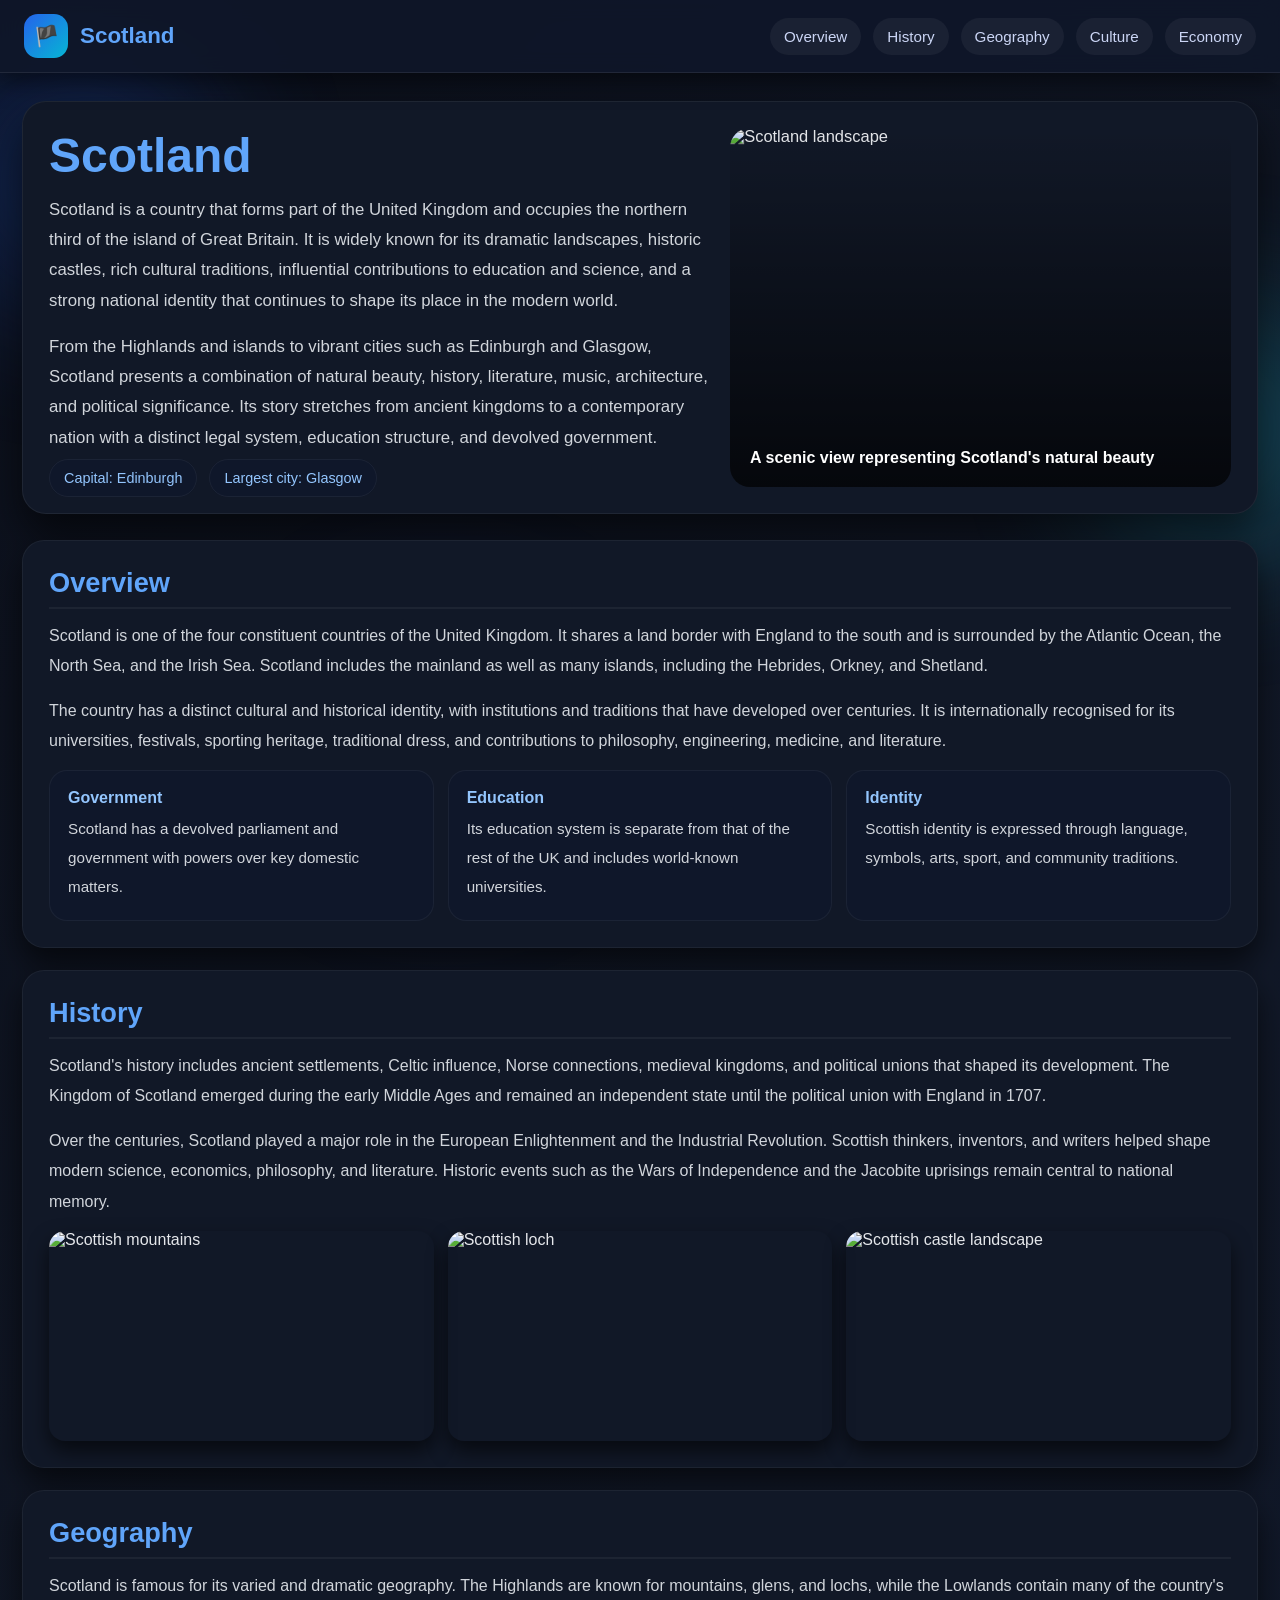
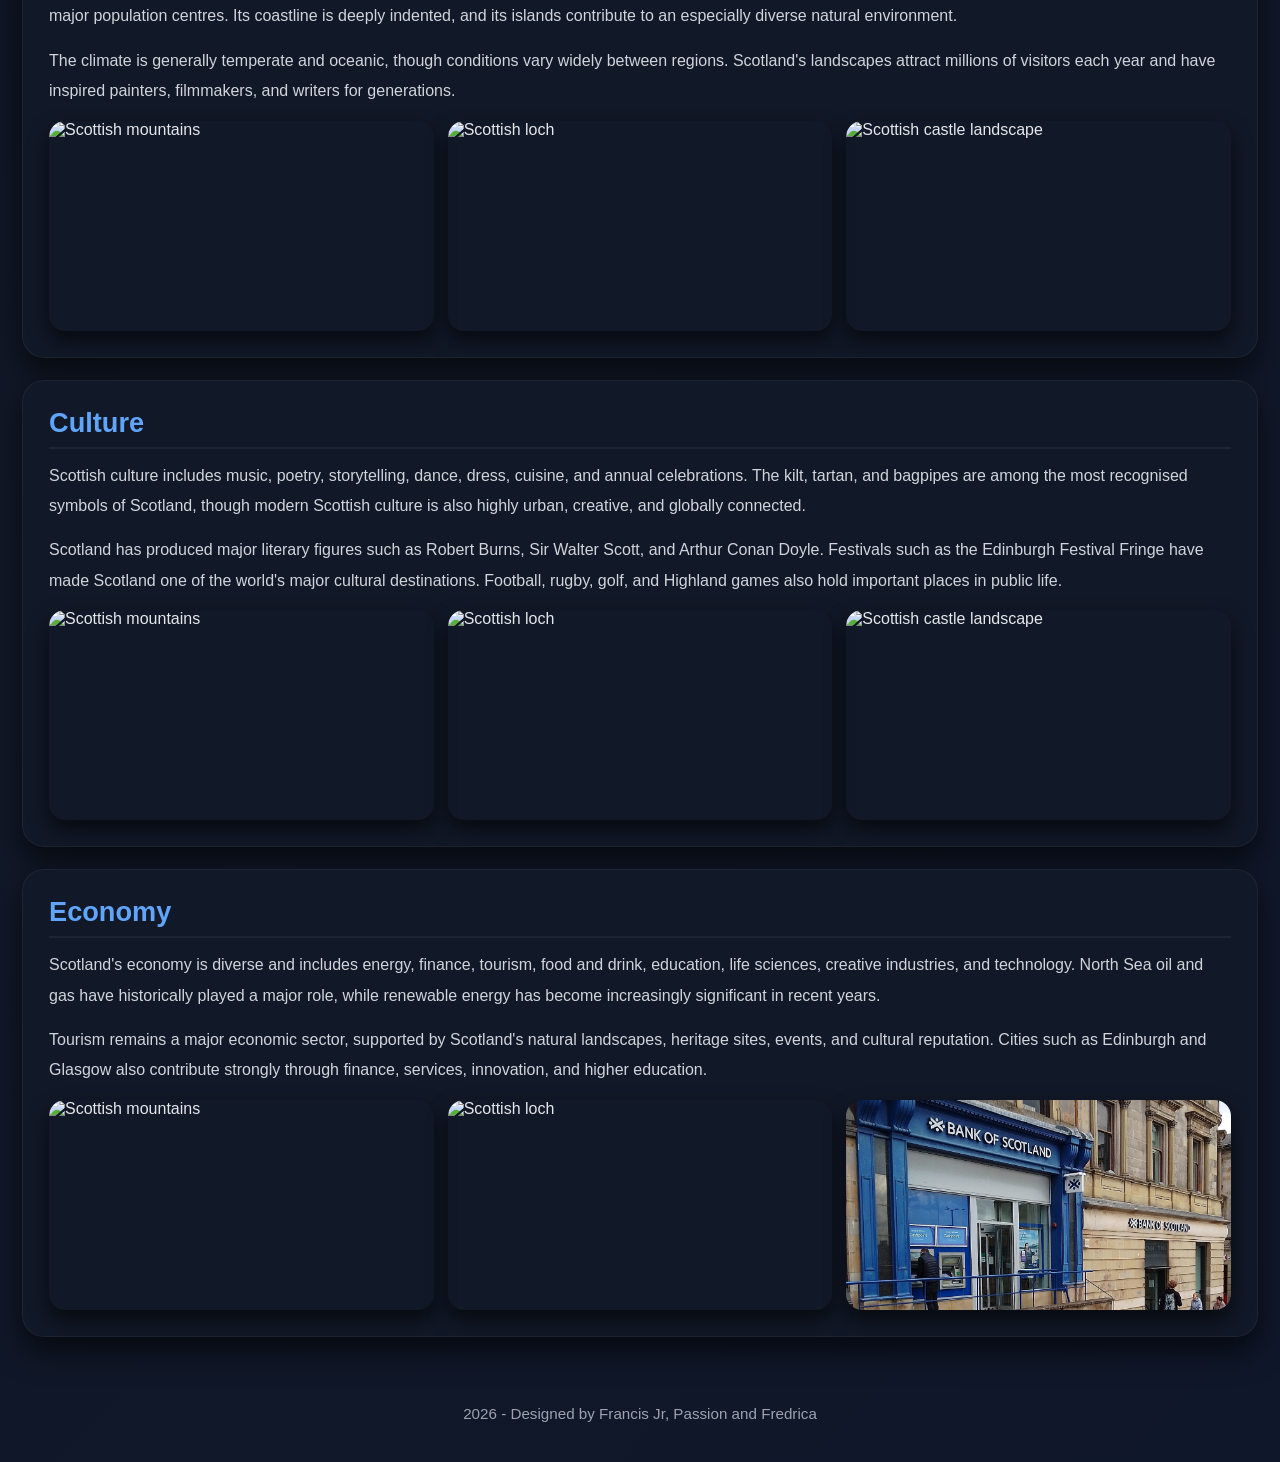
==== index.html @ 1b9b7ec7 "Add files via upload" ====
<!DOCTYPE html>
<html lang="en">
<head>
  <meta charset="UTF-8" />
  <meta name="viewport" content="width=device-width, initial-scale=1.0" />
  <title>Scotland</title>
  <link rel="stylesheet" href="scotland.css">
  <script src="https://code.jquery.com/jquery-3.7.1.min.js"></script>

</head>
<body>
  <div class="bg-shape shape1"></div>
  <div class="bg-shape shape2"></div>
  <div class="bg-shape shape3"></div>

  <header class="topbar">
    <div class="topbar-inner">
      <div class="brand">
        <div class="brand-logo">🏴</div>
        <span>Scotland</span>
      </div>

      <nav class="top-links">
        <a href="#overview">Overview</a>
        <a href="#history">History</a>
        <a href="#geography">Geography</a>
        <a href="#culture">Culture</a>
        <a href="#economy">Economy</a>
      </nav>
    </div>
  </header>

  <section class="hero">
    <div class="hero-card">
      <div class="hero-text">
        <h1>Scotland</h1>

        <p>
          Scotland is a country that forms part of the United Kingdom and occupies the northern third of the island of Great Britain. It is widely known for its dramatic landscapes, historic castles, rich cultural traditions, influential contributions to education and science, and a strong national identity that continues to shape its place in the modern world.
        </p>

        <p>
          From the Highlands and islands to vibrant cities such as Edinburgh and Glasgow, Scotland presents a combination of natural beauty, history, literature, music, architecture, and political significance. Its story stretches from ancient kingdoms to a contemporary nation with a distinct legal system, education structure, and devolved government.
        </p>

        <div class="hero-badges">
          <a href="Edinburgh.html" style="text-decoration: none;"><span>Capital: Edinburgh</span></a>
          <a href="glasgow.html" style="text-decoration: none;"><span>Largest city: Glasgow</span></a>
          
        </div>
      </div>

      <div class="hero-image">
        <img
          src="https://images.unsplash.com/photo-1535448033526-c0e85c9e6968?q=80&w=1170&auto=format&fit=crop&ixlib=rb-4.1.0&ixid=M3wxMjA3fDB8MHxwaG90by1wYWdlfHx8fGVufDB8fHx8fA%3D%3D"
          alt="Scotland landscape"
        />
        <div class="hero-overlay">A scenic view representing Scotland's natural beauty</div>
      </div>
    </div>
  </section>

  <main class="page">
    

    <section class="content">
      <article class="section-card" id="overview">
        <h2>Overview</h2>
        <p>
          Scotland is one of the four constituent countries of the United Kingdom. It shares a land border with England to the south and is surrounded by the Atlantic Ocean, the North Sea, and the Irish Sea. Scotland includes the mainland as well as many islands, including the Hebrides, Orkney, and Shetland.
        </p>
        <p>
          The country has a distinct cultural and historical identity, with institutions and traditions that have developed over centuries. It is internationally recognised for its universities, festivals, sporting heritage, traditional dress, and contributions to philosophy, engineering, medicine, and literature.
        </p>

        <div class="info-grid">
          <div class="info-box">
            <h3>Government</h3>
            <p>Scotland has a devolved parliament and government with powers over key domestic matters.</p>
          </div>

          <div class="info-box">
            <h3>Education</h3>
            <p>Its education system is separate from that of the rest of the UK and includes world-known universities.</p>
          </div>

          <div class="info-box">
            <h3>Identity</h3>
            <p>Scottish identity is expressed through language, symbols, arts, sport, and community traditions.</p>
          </div>
        </div>
      </article>

      <article class="section-card" id="history">
        <h2>History</h2>
        <p>
          Scotland's history includes ancient settlements, Celtic influence, Norse connections, medieval kingdoms, and political unions that shaped its development. The Kingdom of Scotland emerged during the early Middle Ages and remained an independent state until the political union with England in 1707.
        </p>
        <p>
          Over the centuries, Scotland played a major role in the European Enlightenment and the Industrial Revolution. Scottish thinkers, inventors, and writers helped shape modern science, economics, philosophy, and literature. Historic events such as the Wars of Independence and the Jacobite uprisings remain central to national memory.
        </p>
        <div class="gallery">
          <img
            src="https://images.unsplash.com/photo-1516483638261-f4dbaf036963?auto=format&fit=crop&w=900&q=80"
            alt="Scottish mountains"
          />
          <img
            src="https://images.unsplash.com/photo-1500530855697-b586d89ba3ee?auto=format&fit=crop&w=900&q=80"
            alt="Scottish loch"
          />
          <img
            src="https://images.unsplash.com/photo-1501594907352-04cda38ebc29?auto=format&fit=crop&w=900&q=80"
            alt="Scottish castle landscape"
          />
        </div>
      </article>

      <article class="section-card" id="geography">
        <h2>Geography</h2>
        <p>
          Scotland is famous for its varied and dramatic geography. The Highlands are known for mountains, glens, and lochs, while the Lowlands contain many of the country's major population centres. Its coastline is deeply indented, and its islands contribute to an especially diverse natural environment.
        </p>
        <p>
          The climate is generally temperate and oceanic, though conditions vary widely between regions. Scotland's landscapes attract millions of visitors each year and have inspired painters, filmmakers, and writers for generations.
        </p>

        <div class="gallery">
          <img
            src="https://images.unsplash.com/photo-1506377585622-bedcbb027afc?q=80&w=1170&auto=format&fit=crop&ixlib=rb-4.1.0&ixid=M3wxMjA3fDB8MHxwaG90by1wYWdlfHx8fGVufDB8fHx8fA%3D%3D"
            alt="Scottish mountains"
          />
          <img
            src="https://images.unsplash.com/photo-1551801841-ecad875a5142?w=600&auto=format&fit=crop&q=60&ixlib=rb-4.1.0&ixid=M3wxMjA3fDB8MHxzZWFyY2h8MTh8fHNjb3RsYW5kfGVufDB8fDB8fHww"
            alt="Scottish loch"
          />
          <img
            src="https://images.unsplash.com/photo-1605558162119-2de4d9ff8130?w=600&auto=format&fit=crop&q=60&ixlib=rb-4.1.0&ixid=M3wxMjA3fDB8MHxzZWFyY2h8MjR8fHNjb3RsYW5kfGVufDB8fDB8fHww"
            alt="Scottish castle landscape"
          />
        </div>
      </article>

      <article class="section-card" id="culture">
        <h2>Culture</h2>
        <p>
          Scottish culture includes music, poetry, storytelling, dance, dress, cuisine, and annual celebrations. The kilt, tartan, and bagpipes are among the most recognised symbols of Scotland, though modern Scottish culture is also highly urban, creative, and globally connected.
        </p>
        <p>
          Scotland has produced major literary figures such as Robert Burns, Sir Walter Scott, and Arthur Conan Doyle. Festivals such as the Edinburgh Festival Fringe have made Scotland one of the world's major cultural destinations. Football, rugby, golf, and Highland games also hold important places in public life.
        </p>
        <div class="gallery">
          <img style="background-position-y: top;"
            src="https://images.unsplash.com/photo-1656697813536-019b172ba4a1?q=80&w=1204&auto=format&fit=crop&ixlib=rb-4.1.0&ixid=M3wxMjA3fDB8MHxwaG90by1wYWdlfHx8fGVufDB8fHx8fA%3D%3D"
            alt="Scottish mountains"
          />
          <img
            src="https://plus.unsplash.com/premium_photo-1714573189973-018546b10078?q=80&w=1170&auto=format&fit=crop&ixlib=rb-4.1.0&ixid=M3wxMjA3fDB8MHxwaG90by1wYWdlfHx8fGVufDB8fHx8fA%3D%3D"
            alt="Scottish loch"
          />
          <img
            src="https://images.unsplash.com/photo-1726158660135-e11db7ea0856?q=80&w=1073&auto=format&fit=crop&ixlib=rb-4.1.0&ixid=M3wxMjA3fDB8MHxwaG90by1wYWdlfHx8fGVufDB8fHx8fA%3D%3D"
            alt="Scottish castle landscape"
          />
        </div>
      </article>

      <article class="section-card" id="economy">
        <h2>Economy</h2>
        <p>
          Scotland's economy is diverse and includes energy, finance, tourism, food and drink, education, life sciences, creative industries, and technology. North Sea oil and gas have historically played a major role, while renewable energy has become increasingly significant in recent years.
        </p>
        <p>
          Tourism remains a major economic sector, supported by Scotland's natural landscapes, heritage sites, events, and cultural reputation. Cities such as Edinburgh and Glasgow also contribute strongly through finance, services, innovation, and higher education.
        </p>
        <div class="gallery">
          <img
            src="https://images.unsplash.com/photo-1685778604768-a221f5e5f719?q=80&w=1170&auto=format&fit=crop&ixlib=rb-4.1.0&ixid=M3wxMjA3fDB8MHxwaG90by1wYWdlfHx8fGVufDB8fHx8fA%3D%3D"
            alt="Scottish mountains"
          />
          <img
            src="https://images.unsplash.com/photo-1580971266928-ff5d40c194a7?q=80&w=1170&auto=format&fit=crop&ixlib=rb-4.1.0&ixid=M3wxMjA3fDB8MHxwaG90by1wYWdlfHx8fGVufDB8fHx8fA%3D%3D"
            alt="Scottish loch"
          />
          <img
            src="bank-of-scotland-1-scaled-e1696498271336.jpg"
            alt="Scottish castle landscape"
          />
        </div>
      </article>
    </section>
  </main>

  <footer class="footer">
    <p>2026 - Designed by Francis Jr, Passion and Fredrica</p>
  </footer>

  <button class="back-to-top" id="backToTop">↑</button>

  <script src="scotland.js"></script>
</body>
</html>
---- scotland.css ----
* {
      margin: 0;
      padding: 0;
      box-sizing: border-box;
    }

    html {
      scroll-behavior: smooth;
    }

    body {
      font-family: Arial, Helvetica, sans-serif;
      background: linear-gradient(135deg, #0b0f1a, #111827, #0f172a);
      color: #e5e7eb;
      overflow-x: hidden;
    }

    .bg-shape {
      position: fixed;
      border-radius: 50%;
      filter: blur(70px);
      z-index: -1;
      opacity: 0.25;
      animation: floatShape 10s ease-in-out infinite;
    }

    .shape1 {
      width: 280px;
      height: 280px;
      background: #2563eb;
      top: 40px;
      left: -60px;
    }

    .shape2 {
      width: 260px;
      height: 260px;
      background: #22d3ee;
      top: 300px;
      right: -70px;
      animation-delay: 2s;
    }

    .shape3 {
      width: 240px;
      height: 240px;
      background: #6366f1;
      bottom: 40px;
      left: 25%;
      animation-delay: 4s;
    }

    @keyframes floatShape {
      0%, 100% {
        transform: translateY(0) translateX(0) scale(1);
      }

      50% {
        transform: translateY(-18px) translateX(10px) scale(1.06);
      }
    }

    .topbar {
      position: sticky;
      top: 0;
      z-index: 1000;
      background: rgba(15, 23, 42, 0.9);
      backdrop-filter: blur(10px);
      border-bottom: 1px solid rgba(255, 255, 255, 0.08);
      box-shadow: 0 8px 25px rgba(0, 0, 0, 0.5);
    }

    .topbar-inner {
      max-width: 1400px;
      margin: auto;
      display: flex;
      justify-content: space-between;
      align-items: center;
      padding: 14px 24px;
      gap: 16px;
    }

    .brand {
      display: flex;
      align-items: center;
      gap: 12px;
      font-weight: bold;
      color: #60a5fa;
    }

    .brand-logo {
      width: 44px;
      height: 44px;
      border-radius: 14px;
      display: grid;
      place-items: center;
      background: linear-gradient(135deg, #2563eb, #06b6d4);
      color: white;
      font-size: 20px;
    }

    .brand span {
      font-size: 1.4rem;
    }

    .top-links {
      display: flex;
      gap: 12px;
      flex-wrap: wrap;
    }

    .top-links a {
      text-decoration: none;
      color: #cbd5f5;
      padding: 10px 14px;
      border-radius: 999px;
      transition: 0.3s ease;
      font-size: 0.95rem;
      background: rgba(255, 255, 255, 0.05);
    }

    .top-links a:hover,
    .top-links a.active {
      background: linear-gradient(135deg, #2563eb, #06b6d4);
      color: white;
      transform: translateY(-2px);
    }

    .hero {
      max-width: 1400px;
      margin: 28px auto 0;
      padding: 0 22px;
    }

    .hero-card {
      display: grid;
      grid-template-columns: 1.25fr 0.95fr;
      gap: 22px;
      padding: 26px;
      border-radius: 24px;
      background: #111827;
      border: 1px solid rgba(255, 255, 255, 0.06);
      box-shadow: 0 20px 40px rgba(0, 0, 0, 0.6);
    }

    .hero-text h1 {
      font-size: 3rem;
      color: #60a5fa;
      margin-bottom: 12px;
    }

    .hero-text p {
      font-size: 1.05rem;
      line-height: 1.8;
      color: #d1d5db;
      margin-bottom: 16px;
    }

    .hero-badges {
      display: flex;
      flex-wrap: wrap;
      gap: 12px;
      margin-top: 10px;
    }

    .hero-badges span {
      background: #0f172a;
      border: 1px solid rgba(255, 255, 255, 0.05);
      color: #93c5fd;
      padding: 10px 14px;
      border-radius: 999px;
      font-size: 0.9rem;
    }

    .hero-image {
      position: relative;
      min-height: 320px;
      border-radius: 20px;
      overflow: hidden;
    }

    .hero-image img {
      width: 100%;
      height: 100%;
      object-fit: cover;
      transform: scale(1.03);
      transition: transform 0.7s ease;
    }

    .hero-image:hover img {
      transform: scale(1.08);
    }

    .hero-overlay {
      position: absolute;
      inset: 0;
      background: linear-gradient(to top, rgba(0, 0, 0, 0.7), transparent);
      display: flex;
      align-items: end;
      padding: 20px;
      color: white;
      font-weight: bold;
    }

    .page {
      max-width: 1400px;
      margin: 26px auto 40px;
      padding: 0 22px;
      display: grid;
      grid-template-columns: 1fr;
      gap: 24px;
    }

    .toc {
      position: sticky;
      top: 92px;
      background: #111827;
      border: 1px solid rgba(255, 255, 255, 0.05);
      border-radius: 20px;
      padding: 22px;
    }

    .toc h2 {
      color: #60a5fa;
      font-size: 1.3rem;
      margin-bottom: 14px;
    }

    .toc ul {
      list-style: none;
      display: flex;
      flex-direction: column;
      gap: 10px;
    }

    .toc a {
      text-decoration: none;
      color: #cbd5f5;
      display: block;
      padding: 11px 12px;
      border-radius: 12px;
      transition: 0.3s ease;
      background: rgba(255, 255, 255, 0.03);
      border-left: 4px solid transparent;
    }

    .toc a:hover,
    .toc a.current {
      background: #0f172a;
      border-left-color: #3b82f6;
      transform: translateX(4px);
    }

    .content {
      display: flex;
      flex-direction: column;
      gap: 22px;
    }

    .section-card {
      background: #111827;
      border: 1px solid rgba(255, 255, 255, 0.05);
      border-radius: 22px;
      padding: 26px;
      box-shadow: 0 15px 30px rgba(0, 0, 0, 0.6);
      transform: translateY(35px);
      opacity: 0;
      transition: 0.8s ease;
    }

    .section-card.show {
      transform: translateY(0);
      opacity: 1;
    }

    .section-card h2 {
      color: #60a5fa;
      margin-bottom: 12px;
      font-size: 1.7rem;
      border-bottom: 2px solid rgba(255, 255, 255, 0.05);
      padding-bottom: 8px;
    }

    .section-card p {
      line-height: 1.9;
      color: #d1d5db;
      margin-bottom: 14px;
      font-size: 1rem;
    }

    .info-grid {
      display: grid;
      grid-template-columns: repeat(3, 1fr);
      gap: 14px;
      margin-top: 10px;
    }

    .info-box {
      padding: 18px;
      border-radius: 18px;
      background: #0f172a;
      border: 1px solid rgba(255, 255, 255, 0.05);
      transition: 0.35s ease;
    }

    .info-box:hover {
      transform: translateY(-6px);
      box-shadow: 0 12px 25px rgba(0, 0, 0, 0.5);
    }

    .info-box h3 {
      color: #93c5fd;
      margin-bottom: 8px;
      font-size: 1rem;
    }

    .info-box p {
      margin: 0;
      font-size: 0.95rem;
    }

    .gallery {
      display: grid;
      grid-template-columns: repeat(3, 1fr);
      gap: 14px;
      margin-top: 8px;
    }

    .gallery img {
      width: 100%;
      height: 210px;
      object-fit: cover;
      border-radius: 16px;
      box-shadow: 0 10px 20px rgba(0, 0, 0, 0.6);
      transition: 0.4s ease;
    }

    .gallery img:hover {
      transform: scale(1.05);
    }

    .footer {
      text-align: center;
      padding: 28px 16px 40px;
      color: #9ca3af;
      font-size: 0.95rem;
    }

    .back-to-top {
      position: fixed;
      right: 22px;
      bottom: 22px;
      width: 52px;
      height: 52px;
      border-radius: 50%;
      border: 0;
      cursor: pointer;
      background: linear-gradient(135deg, #2563eb, #06b6d4);
      color: white;
      font-size: 22px;
      box-shadow: 0 10px 20px rgba(0, 0, 0, 0.6);
      display: none;
    }

    .back-to-top:hover {
      transform: scale(1.1);
    }

    @media (max-width: 1100px) {
      .hero-card,
      .page {
        grid-template-columns: 1fr;
      }

      .toc {
        position: relative;
        top: 0;
      }

      .info-grid,
      .gallery {
        grid-template-columns: repeat(2, 1fr);
      }
    }

    @media (max-width: 700px) {
      .topbar-inner {
        flex-direction: column;
        align-items: flex-start;
      }

      .hero-text h1 {
        font-size: 2.2rem;
      }

      .info-grid,
      .gallery {
        grid-template-columns: 1fr;
      }
    }
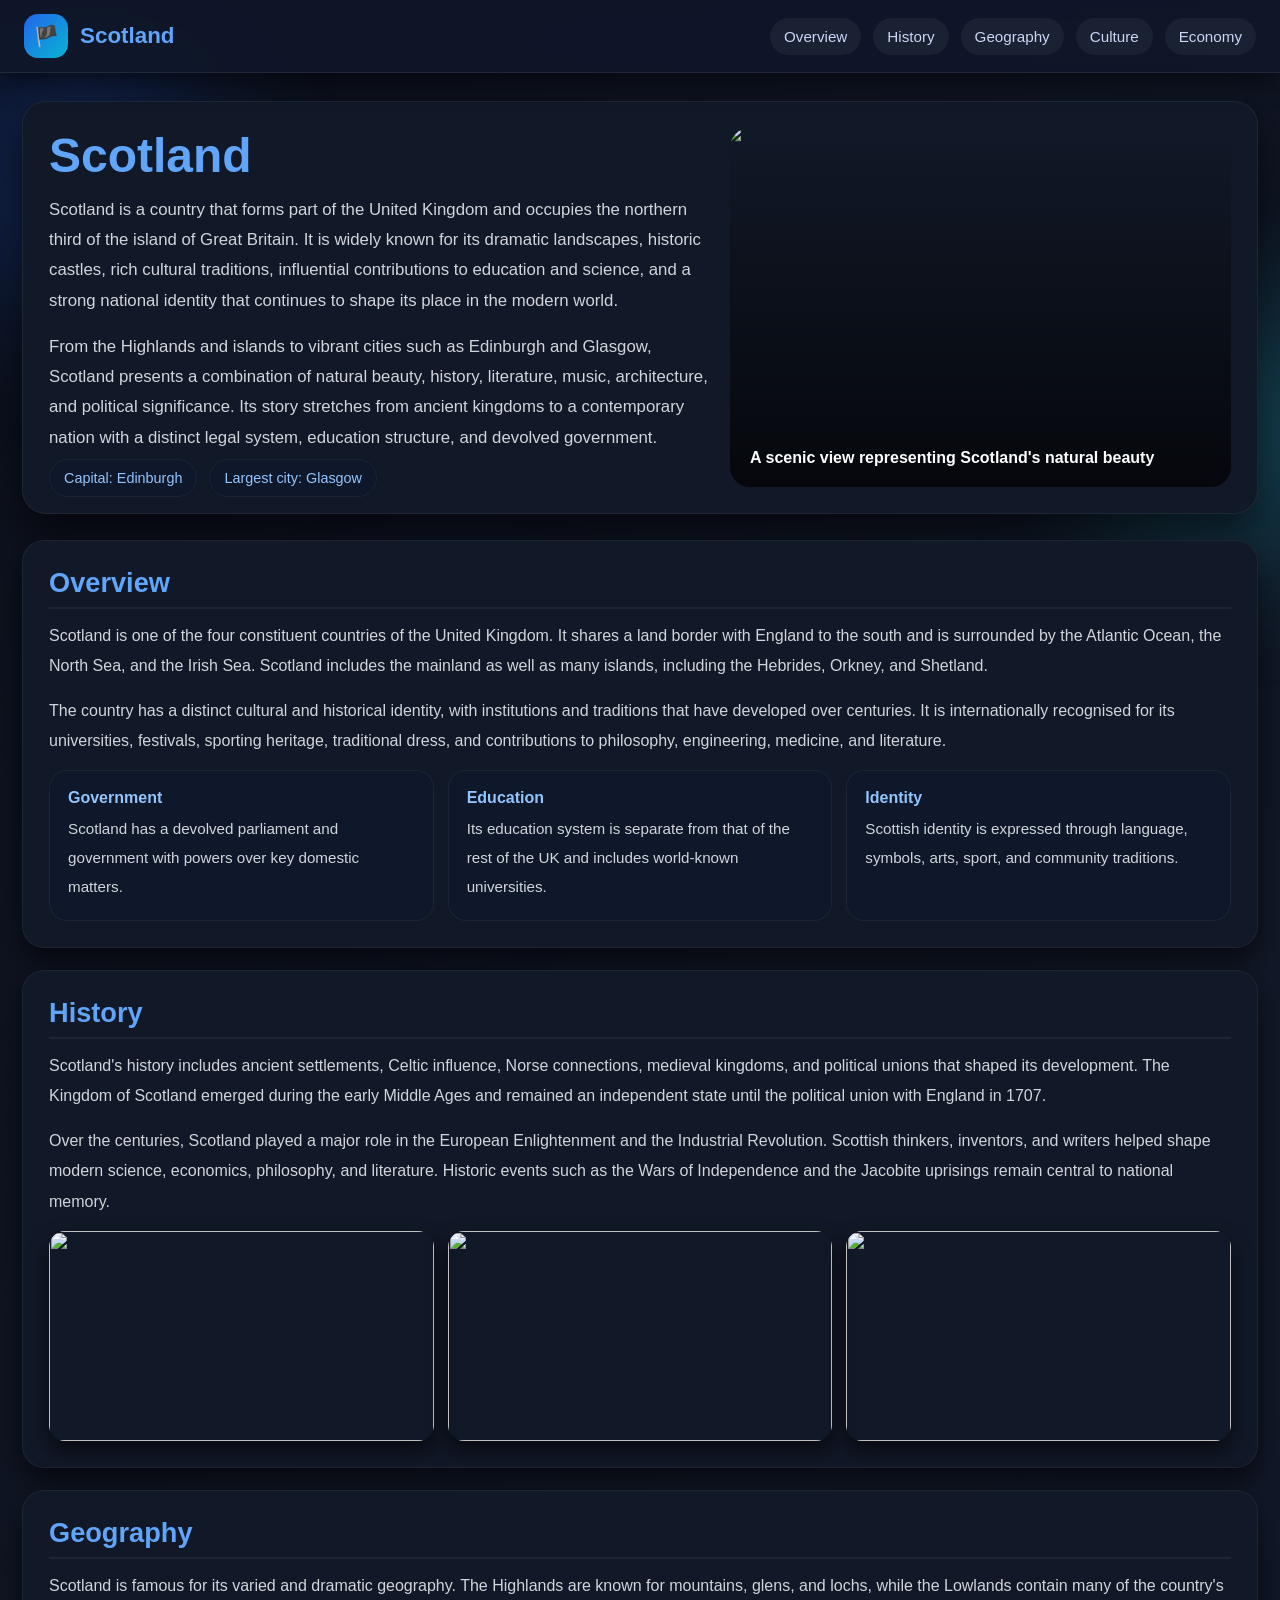
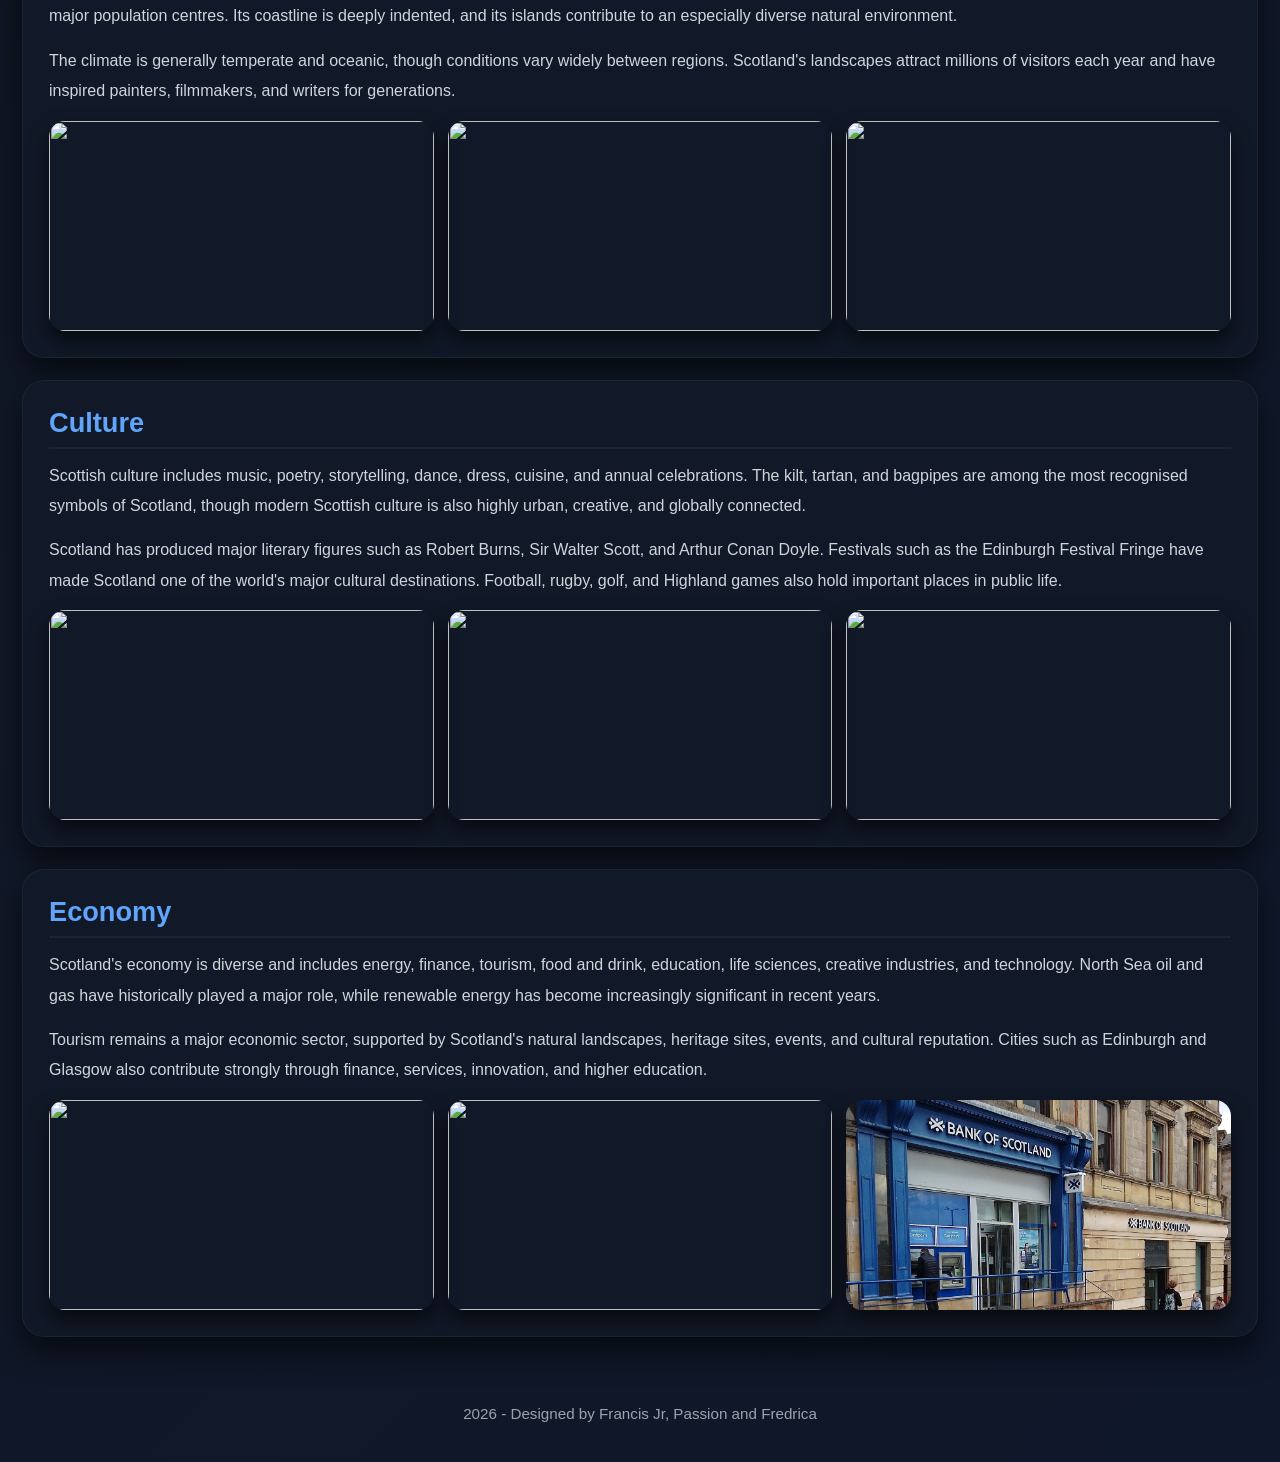
==== commit 158a9430: "Add files via upload" ====
--- a/index.html
+++ b/index.html
@@ -1,6 +1,7 @@
 <!DOCTYPE html>
 <html lang="en">
 <head>
+  <!-- Basic page setup -->
   <meta charset="UTF-8" />
   <meta name="viewport" content="width=device-width, initial-scale=1.0" />
   <title>Scotland</title>
@@ -9,17 +10,21 @@
 
 </head>
 <body>
+  <!-- Background decorative shapes -->
   <div class="bg-shape shape1"></div>
   <div class="bg-shape shape2"></div>
   <div class="bg-shape shape3"></div>
 
+  <!-- Top header/navigation -->
   <header class="topbar">
     <div class="topbar-inner">
+      <!-- Brand/logo area -->
       <div class="brand">
         <div class="brand-logo">🏴</div>
         <span>Scotland</span>
       </div>
 
+      <!-- Navigation links -->
       <nav class="top-links">
         <a href="#overview">Overview</a>
         <a href="#history">History</a>
@@ -30,8 +35,10 @@
     </div>
   </header>
 
+  <!-- Hero section -->
   <section class="hero">
     <div class="hero-card">
+      <!-- Main intro text -->
       <div class="hero-text">
         <h1>Scotland</h1>
 
@@ -43,6 +50,7 @@
           From the Highlands and islands to vibrant cities such as Edinburgh and Glasgow, Scotland presents a combination of natural beauty, history, literature, music, architecture, and political significance. Its story stretches from ancient kingdoms to a contemporary nation with a distinct legal system, education structure, and devolved government.
         </p>
 
+        <!-- Quick info links -->
         <div class="hero-badges">
           <a href="Edinburgh.html" style="text-decoration: none;"><span>Capital: Edinburgh</span></a>
           <a href="glasgow.html" style="text-decoration: none;"><span>Largest city: Glasgow</span></a>
@@ -50,10 +58,11 @@
         </div>
       </div>
 
+      <!-- Hero image -->
       <div class="hero-image">
         <img
           src="https://images.unsplash.com/photo-1535448033526-c0e85c9e6968?q=80&w=1170&auto=format&fit=crop&ixlib=rb-4.1.0&ixid=M3wxMjA3fDB8MHxwaG90by1wYWdlfHx8fGVufDB8fHx8fA%3D%3D"
-          alt="Scotland landscape"
+          
         />
         <div class="hero-overlay">A scenic view representing Scotland's natural beauty</div>
       </div>
@@ -63,7 +72,9 @@
   <main class="page">
     
 
+    <!-- Main content sections -->
     <section class="content">
+      <!-- Overview section -->
       <article class="section-card" id="overview">
         <h2>Overview</h2>
         <p>
@@ -73,6 +84,7 @@
           The country has a distinct cultural and historical identity, with institutions and traditions that have developed over centuries. It is internationally recognised for its universities, festivals, sporting heritage, traditional dress, and contributions to philosophy, engineering, medicine, and literature.
         </p>
 
+        <!-- Small info boxes -->
         <div class="info-grid">
           <div class="info-box">
             <h3>Government</h3>
@@ -91,6 +103,7 @@
         </div>
       </article>
 
+      <!-- History section -->
       <article class="section-card" id="history">
         <h2>History</h2>
         <p>
@@ -99,22 +112,24 @@
         <p>
           Over the centuries, Scotland played a major role in the European Enlightenment and the Industrial Revolution. Scottish thinkers, inventors, and writers helped shape modern science, economics, philosophy, and literature. Historic events such as the Wars of Independence and the Jacobite uprisings remain central to national memory.
         </p>
+        <!-- Image gallery -->
         <div class="gallery">
           <img
             src="https://images.unsplash.com/photo-1516483638261-f4dbaf036963?auto=format&fit=crop&w=900&q=80"
-            alt="Scottish mountains"
+            
           />
           <img
             src="https://images.unsplash.com/photo-1500530855697-b586d89ba3ee?auto=format&fit=crop&w=900&q=80"
-            alt="Scottish loch"
+            
           />
           <img
             src="https://images.unsplash.com/photo-1501594907352-04cda38ebc29?auto=format&fit=crop&w=900&q=80"
-            alt="Scottish castle landscape"
-          />
-        </div>
-      </article>
-
+            
+          />
+        </div>
+      </article>
+
+      <!-- Geography section -->
       <article class="section-card" id="geography">
         <h2>Geography</h2>
         <p>
@@ -124,22 +139,24 @@
           The climate is generally temperate and oceanic, though conditions vary widely between regions. Scotland's landscapes attract millions of visitors each year and have inspired painters, filmmakers, and writers for generations.
         </p>
 
+        <!-- Geography images -->
         <div class="gallery">
           <img
             src="https://images.unsplash.com/photo-1506377585622-bedcbb027afc?q=80&w=1170&auto=format&fit=crop&ixlib=rb-4.1.0&ixid=M3wxMjA3fDB8MHxwaG90by1wYWdlfHx8fGVufDB8fHx8fA%3D%3D"
-            alt="Scottish mountains"
+            
           />
           <img
             src="https://images.unsplash.com/photo-1551801841-ecad875a5142?w=600&auto=format&fit=crop&q=60&ixlib=rb-4.1.0&ixid=M3wxMjA3fDB8MHxzZWFyY2h8MTh8fHNjb3RsYW5kfGVufDB8fDB8fHww"
-            alt="Scottish loch"
+          
           />
           <img
             src="https://images.unsplash.com/photo-1605558162119-2de4d9ff8130?w=600&auto=format&fit=crop&q=60&ixlib=rb-4.1.0&ixid=M3wxMjA3fDB8MHxzZWFyY2h8MjR8fHNjb3RsYW5kfGVufDB8fDB8fHww"
-            alt="Scottish castle landscape"
-          />
-        </div>
-      </article>
-
+            
+          />
+        </div>
+      </article>
+
+      <!-- Culture section -->
       <article class="section-card" id="culture">
         <h2>Culture</h2>
         <p>
@@ -148,22 +165,24 @@
         <p>
           Scotland has produced major literary figures such as Robert Burns, Sir Walter Scott, and Arthur Conan Doyle. Festivals such as the Edinburgh Festival Fringe have made Scotland one of the world's major cultural destinations. Football, rugby, golf, and Highland games also hold important places in public life.
         </p>
+        <!-- Culture images -->
         <div class="gallery">
           <img style="background-position-y: top;"
             src="https://images.unsplash.com/photo-1656697813536-019b172ba4a1?q=80&w=1204&auto=format&fit=crop&ixlib=rb-4.1.0&ixid=M3wxMjA3fDB8MHxwaG90by1wYWdlfHx8fGVufDB8fHx8fA%3D%3D"
-            alt="Scottish mountains"
+            
           />
           <img
             src="https://plus.unsplash.com/premium_photo-1714573189973-018546b10078?q=80&w=1170&auto=format&fit=crop&ixlib=rb-4.1.0&ixid=M3wxMjA3fDB8MHxwaG90by1wYWdlfHx8fGVufDB8fHx8fA%3D%3D"
-            alt="Scottish loch"
+            
           />
           <img
             src="https://images.unsplash.com/photo-1726158660135-e11db7ea0856?q=80&w=1073&auto=format&fit=crop&ixlib=rb-4.1.0&ixid=M3wxMjA3fDB8MHxwaG90by1wYWdlfHx8fGVufDB8fHx8fA%3D%3D"
-            alt="Scottish castle landscape"
-          />
-        </div>
-      </article>
-
+            
+          />
+        </div>
+      </article>
+
+      <!-- Economy section -->
       <article class="section-card" id="economy">
         <h2>Economy</h2>
         <p>
@@ -172,30 +191,34 @@
         <p>
           Tourism remains a major economic sector, supported by Scotland's natural landscapes, heritage sites, events, and cultural reputation. Cities such as Edinburgh and Glasgow also contribute strongly through finance, services, innovation, and higher education.
         </p>
+        <!-- Economy images -->
         <div class="gallery">
           <img
             src="https://images.unsplash.com/photo-1685778604768-a221f5e5f719?q=80&w=1170&auto=format&fit=crop&ixlib=rb-4.1.0&ixid=M3wxMjA3fDB8MHxwaG90by1wYWdlfHx8fGVufDB8fHx8fA%3D%3D"
-            alt="Scottish mountains"
+            
           />
           <img
             src="https://images.unsplash.com/photo-1580971266928-ff5d40c194a7?q=80&w=1170&auto=format&fit=crop&ixlib=rb-4.1.0&ixid=M3wxMjA3fDB8MHxwaG90by1wYWdlfHx8fGVufDB8fHx8fA%3D%3D"
-            alt="Scottish loch"
+            
           />
           <img
             src="bank-of-scotland-1-scaled-e1696498271336.jpg"
-            alt="Scottish castle landscape"
+            
           />
         </div>
       </article>
     </section>
   </main>
 
+  <!-- Footer -->
   <footer class="footer">
     <p>2026 - Designed by Francis Jr, Passion and Fredrica</p>
   </footer>
 
+  <!-- Back to top button -->
   <button class="back-to-top" id="backToTop">↑</button>
 
+  <!-- External JavaScript file -->
   <script src="scotland.js"></script>
 </body>
-</html>
+</html>
